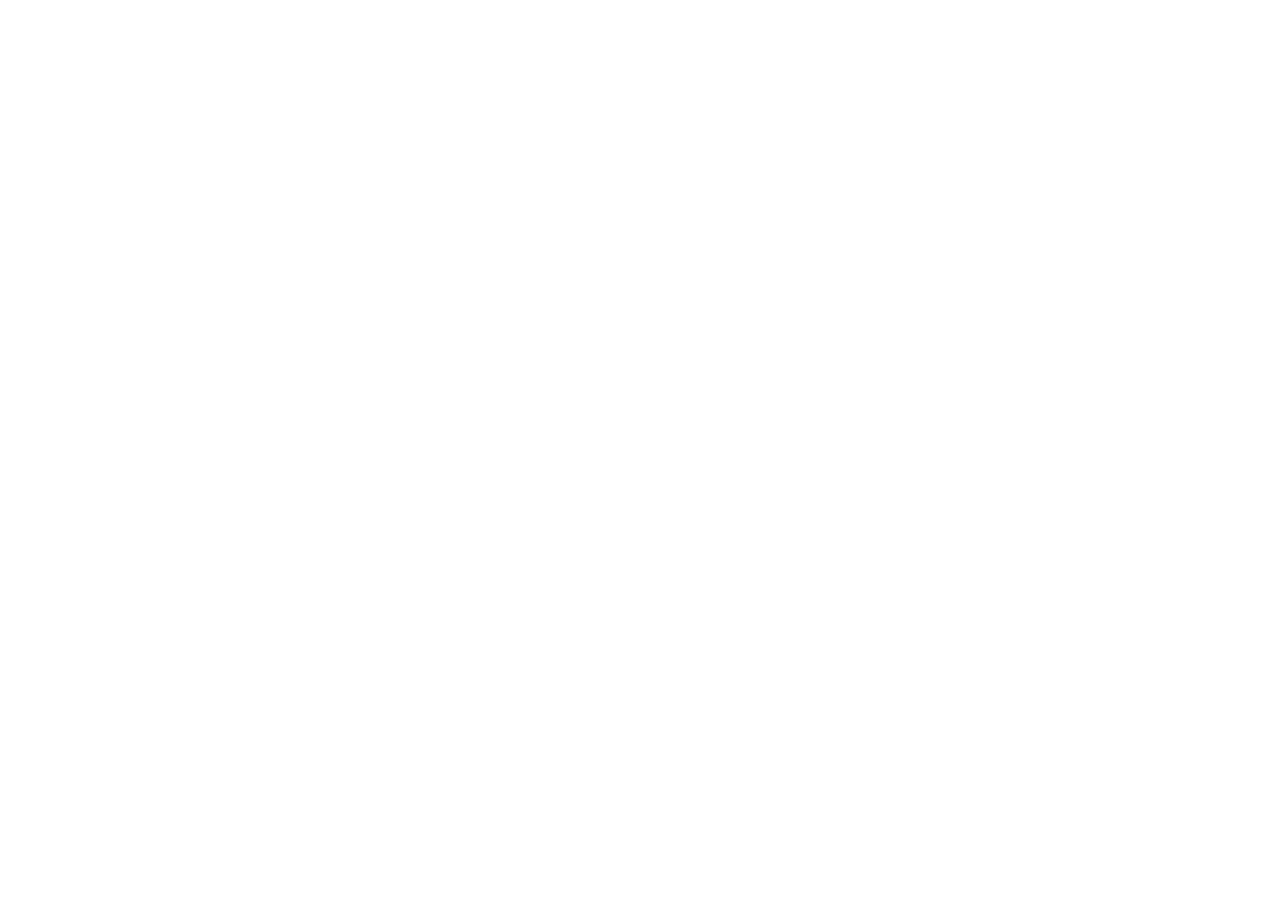
==== pages/game.html @ 8c01d66a "estrutura e inicio da interação" ====
<!DOCTYPE html>
<html lang="en">
<head>
    <meta charset="UTF-8">
    <meta name="viewport" content="width=device-width, initial-scale=1.0">
    <link rel="shortcut icon" href="/projetos-de-visibilidade/MEMORY-GAME/assets/favicon-16x16.png" type="image/x-icon">
    <link rel="stylesheet" href="/projetos-de-visibilidade/MEMORY-GAME/css/global.css">
    <script src="../js/game.js" defer></script>
    <title>Memory Game</title>
</head>
<body>
    <div class="grid">
        <div class="card">
            <div class="face front"></div>
            <div class="face back"></div>
        </div>
    </div>
</body>
</html>
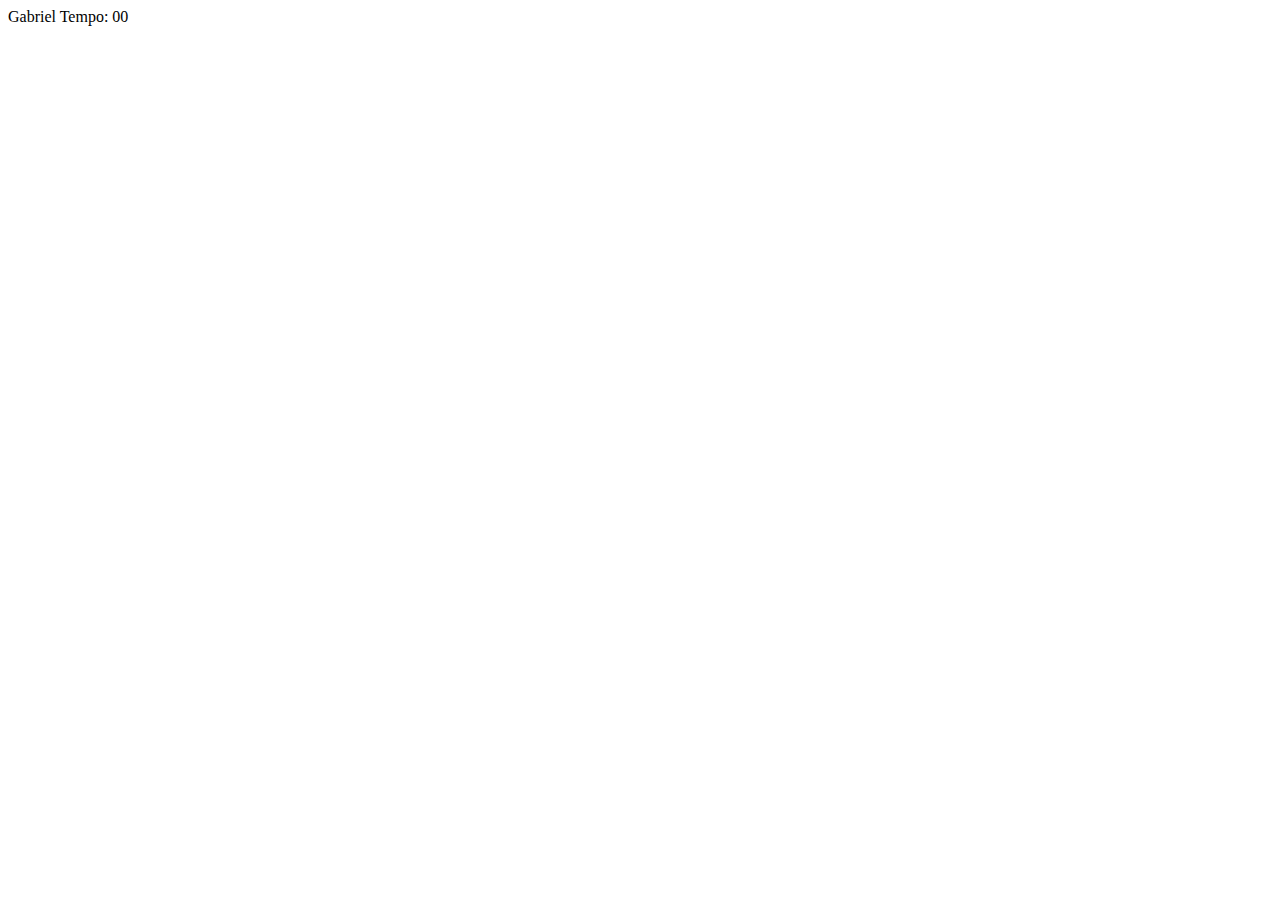
==== commit 41a15e3d: "index e css da tela do game" ====
--- a/pages/game.html
+++ b/pages/game.html
@@ -1,5 +1,6 @@
 <!DOCTYPE html>
 <html lang="en">
+
 <head>
     <meta charset="UTF-8">
     <meta name="viewport" content="width=device-width, initial-scale=1.0">
@@ -8,12 +9,17 @@
     <script src="../js/game.js" defer></script>
     <title>Memory Game</title>
 </head>
+
 <body>
-    <div class="grid">
-        <div class="card">
-            <div class="face front"></div>
-            <div class="face back"></div>
+    <main>
+        <header>
+            <span class="player">Gabriel</span>
+            <span>Tempo: <span class="timer">00</span></span>
+        </header>
+        
+        <div class="grid">
         </div>
-    </div>
+    </main>
 </body>
+
 </html>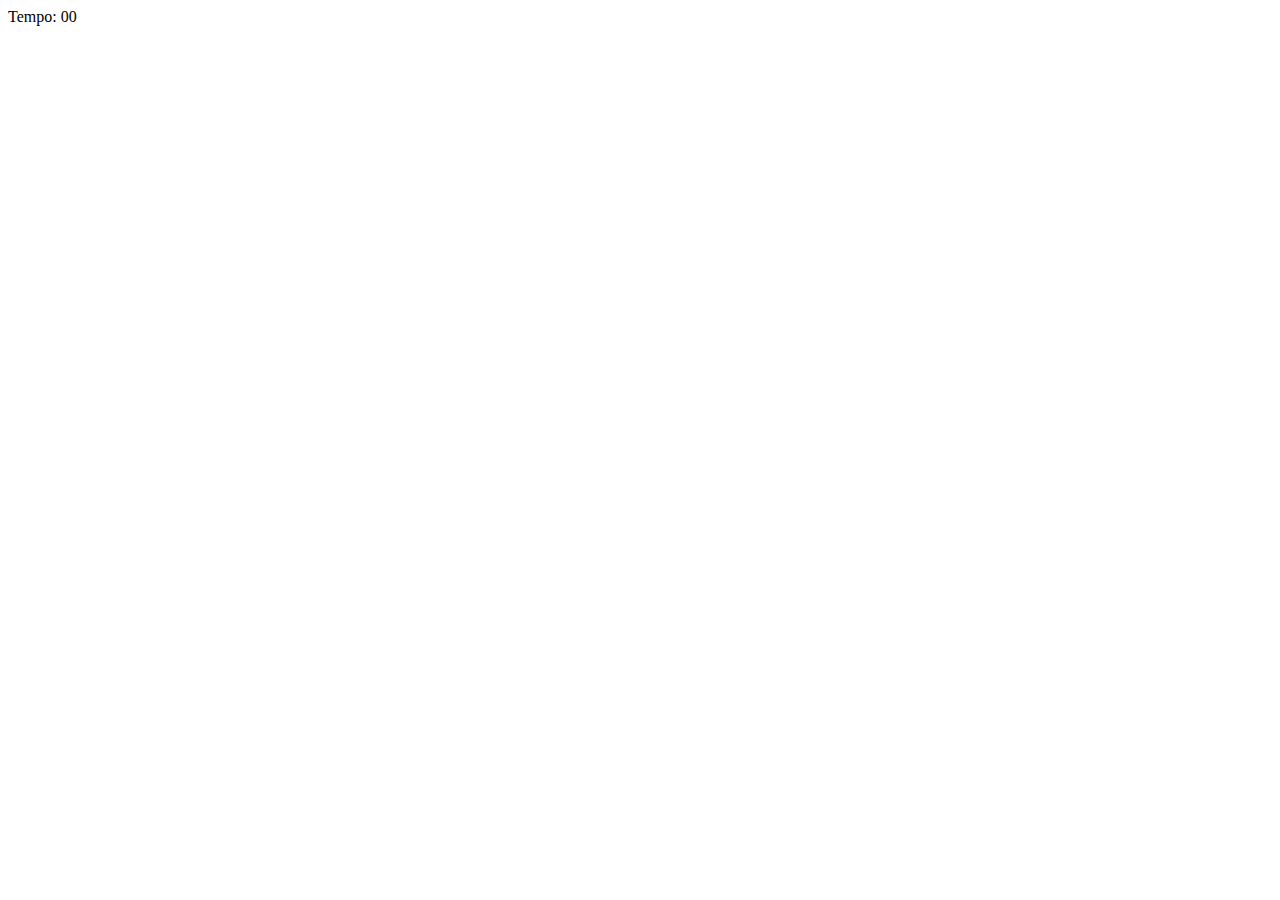
==== commit 316b6e8b: "ajsutes" ====
--- a/pages/game.html
+++ b/pages/game.html
@@ -4,6 +4,8 @@
 <head>
     <meta charset="UTF-8">
     <meta name="viewport" content="width=device-width, initial-scale=1.0">
+    <link rel="shortcut icon" href="./assets/favicon-16x16.png" type="image/x-icon">
+
     <link rel="shortcut icon" href="/projetos-de-visibilidade/MEMORY-GAME/assets/favicon-16x16.png" type="image/x-icon">
     <link rel="stylesheet" href="/projetos-de-visibilidade/MEMORY-GAME/css/global.css">
     <script src="../js/game.js" defer></script>
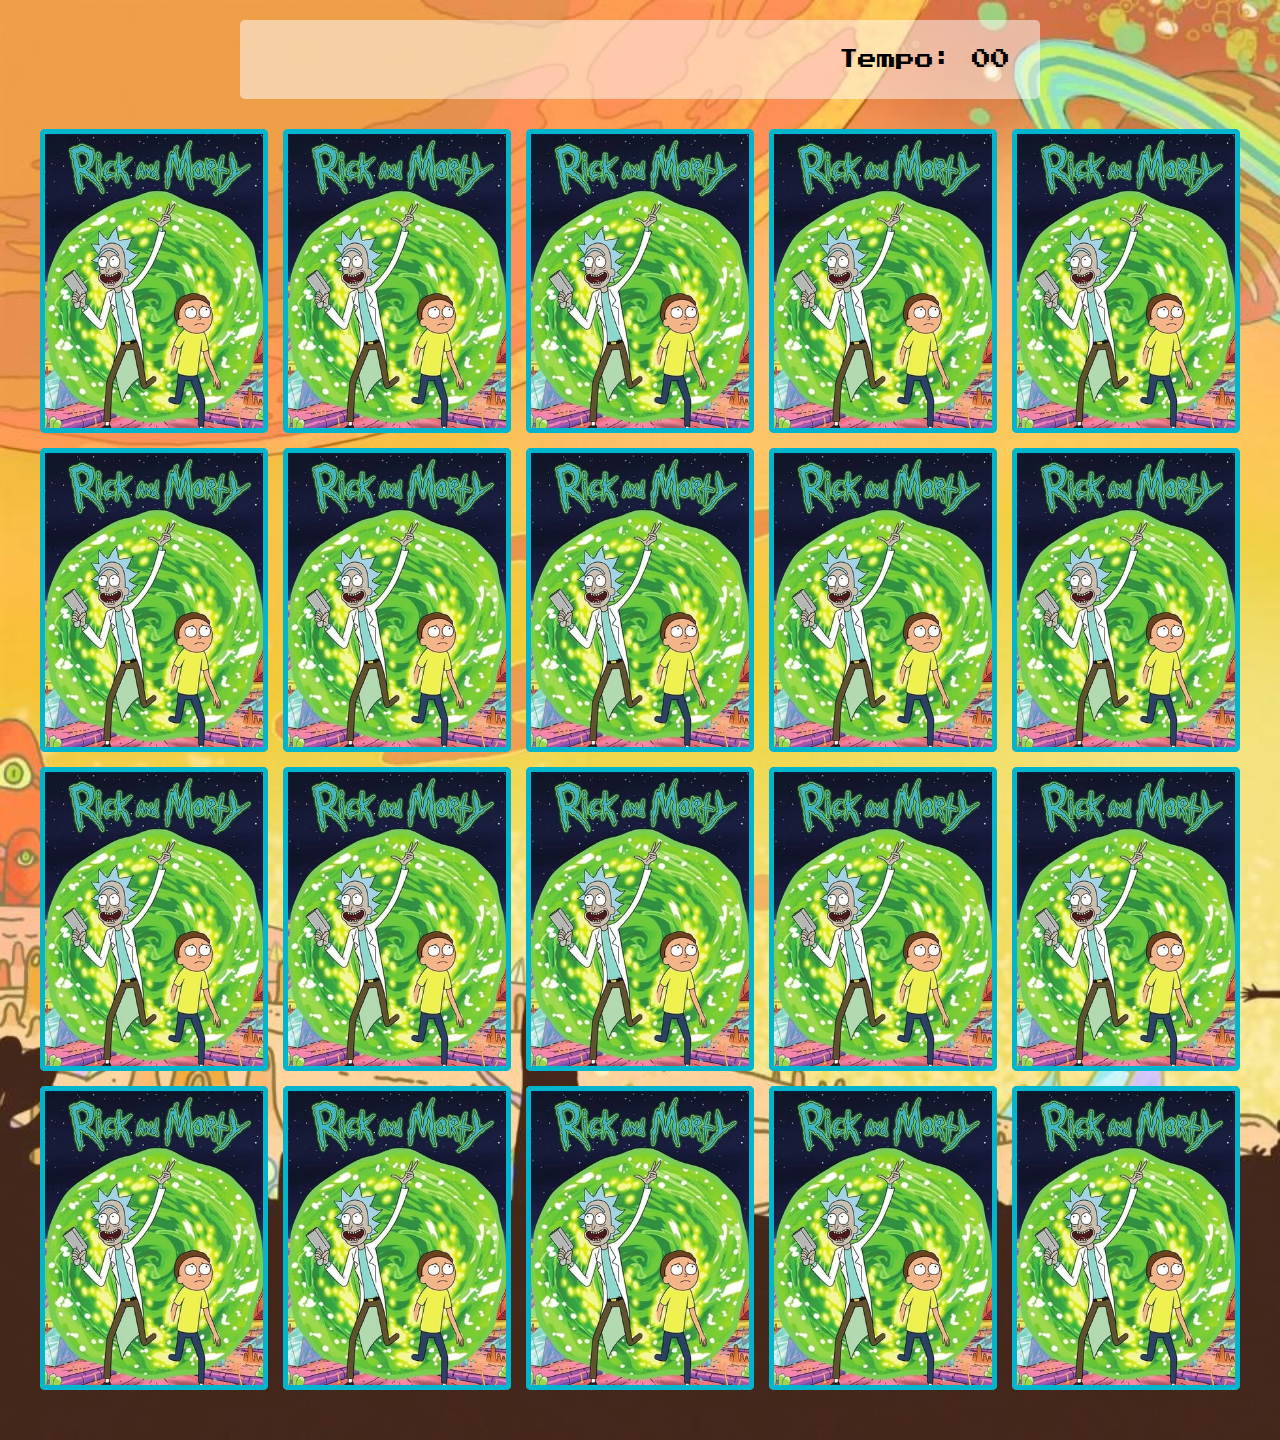
==== commit ccdadf50: "teste" ====
--- a/pages/game.html
+++ b/pages/game.html
@@ -4,10 +4,9 @@
 <head>
     <meta charset="UTF-8">
     <meta name="viewport" content="width=device-width, initial-scale=1.0">
-    <link rel="shortcut icon" href="./assets/favicon-16x16.png" type="image/x-icon">
 
-    <link rel="shortcut icon" href="/projetos-de-visibilidade/MEMORY-GAME/assets/favicon-16x16.png" type="image/x-icon">
-    <link rel="stylesheet" href="/projetos-de-visibilidade/MEMORY-GAME/css/global.css">
+    <link rel="shortcut icon" href="../assets/favicon-16x16.png" type="image/x-icon">
+    <link rel="stylesheet" href="../css/global.css">
     <script src="../js/game.js" defer></script>
     <title>Memory Game</title>
 </head>
--- a/css/global.css
+++ b/css/global.css
@@ -0,0 +1,13 @@
+@import url(./login.css);
+@import url(./game.css);
+
+@import url('https://fonts.googleapis.com/css2?family=Press+Start+2P&display=swap');
+
+* {
+  margin: 0;
+  padding: 0;
+  box-sizing: border-box;
+  list-style: none;
+  border: none;
+  font-family: 'Press Start 2P', cursive;
+}
